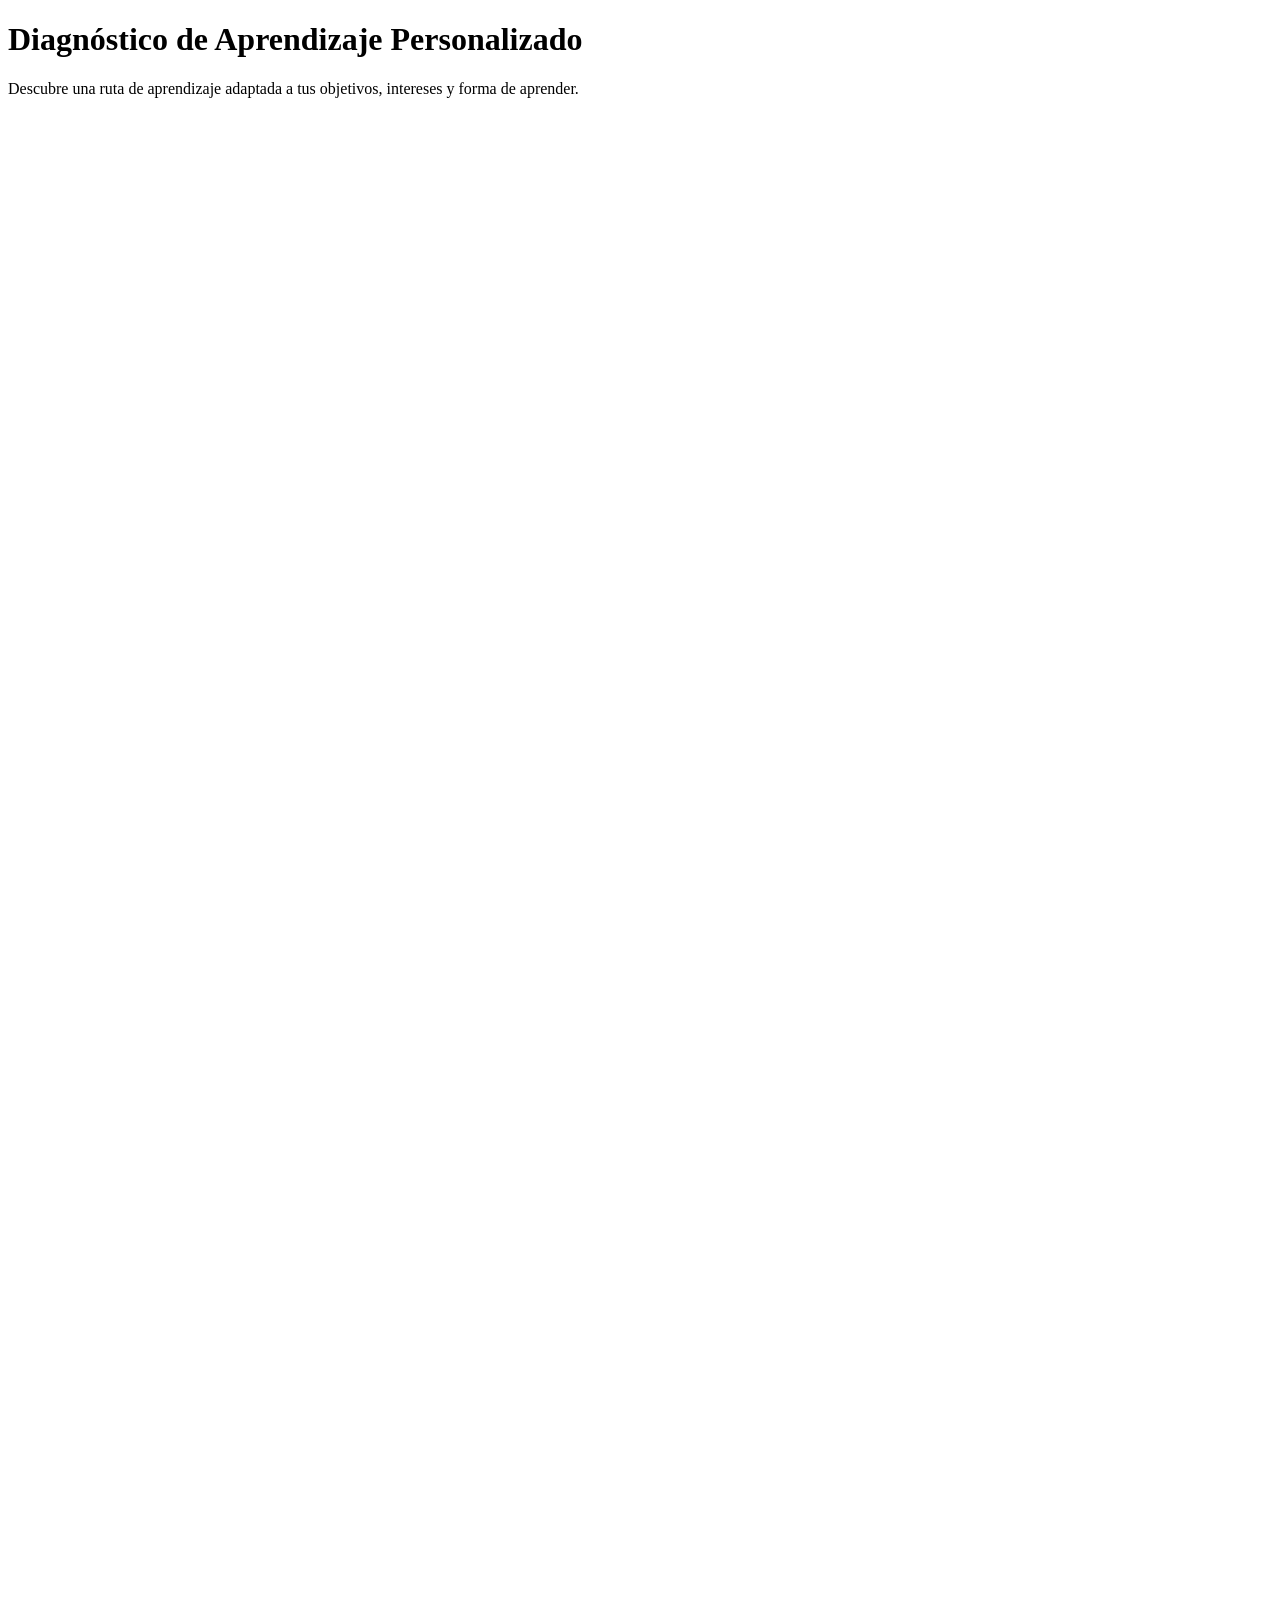
==== diagnostico.html @ 87194412 "Create diagnostico.html" ====
<!DOCTYPE html>
<html lang="es">

<head>
<meta charset="UTF-8">
<meta name="viewport" content="width=device-width, initial-scale=1.0">

<title>Diagnóstico Personalizado | Valencia Mentoring</title>

<link rel="stylesheet" href="style.css">

</head>

<body>

<header>
<h1>Diagnóstico de Aprendizaje Personalizado</h1>

<p>
Descubre una ruta de aprendizaje adaptada a tus objetivos,
intereses y forma de aprender.
</p>

</header>


<div class="formulario">

<iframe data-tally-src="https://tally.so/embed/ODyKda?alignLeft=1&hideTitle=1&transparentBackground=1&dynamicHeight=1&formEventsForwarding=1" loading="lazy" width="100%" height="4172" frameborder="0" marginheight="0" marginwidth="0" title="Diagnóstico de Aprendizaje Personalizado - Valencia Mentoring"></iframe>
<script>var d=document,w="https://tally.so/widgets/embed.js",v=function(){"undefined"!=typeof Tally?Tally.loadEmbeds():d.querySelectorAll("iframe[data-tally-src]:not([src])").forEach((function(e){e.src=e.dataset.tallySrc}))};if("undefined"!=typeof Tally)v();else if(d.querySelector('script[src="'+w+'"]')==null){var s=d.createElement("script");s.src=w,s.onload=v,s.onerror=v,d.body.appendChild(s);}</script>

</div>


</body>

</html>
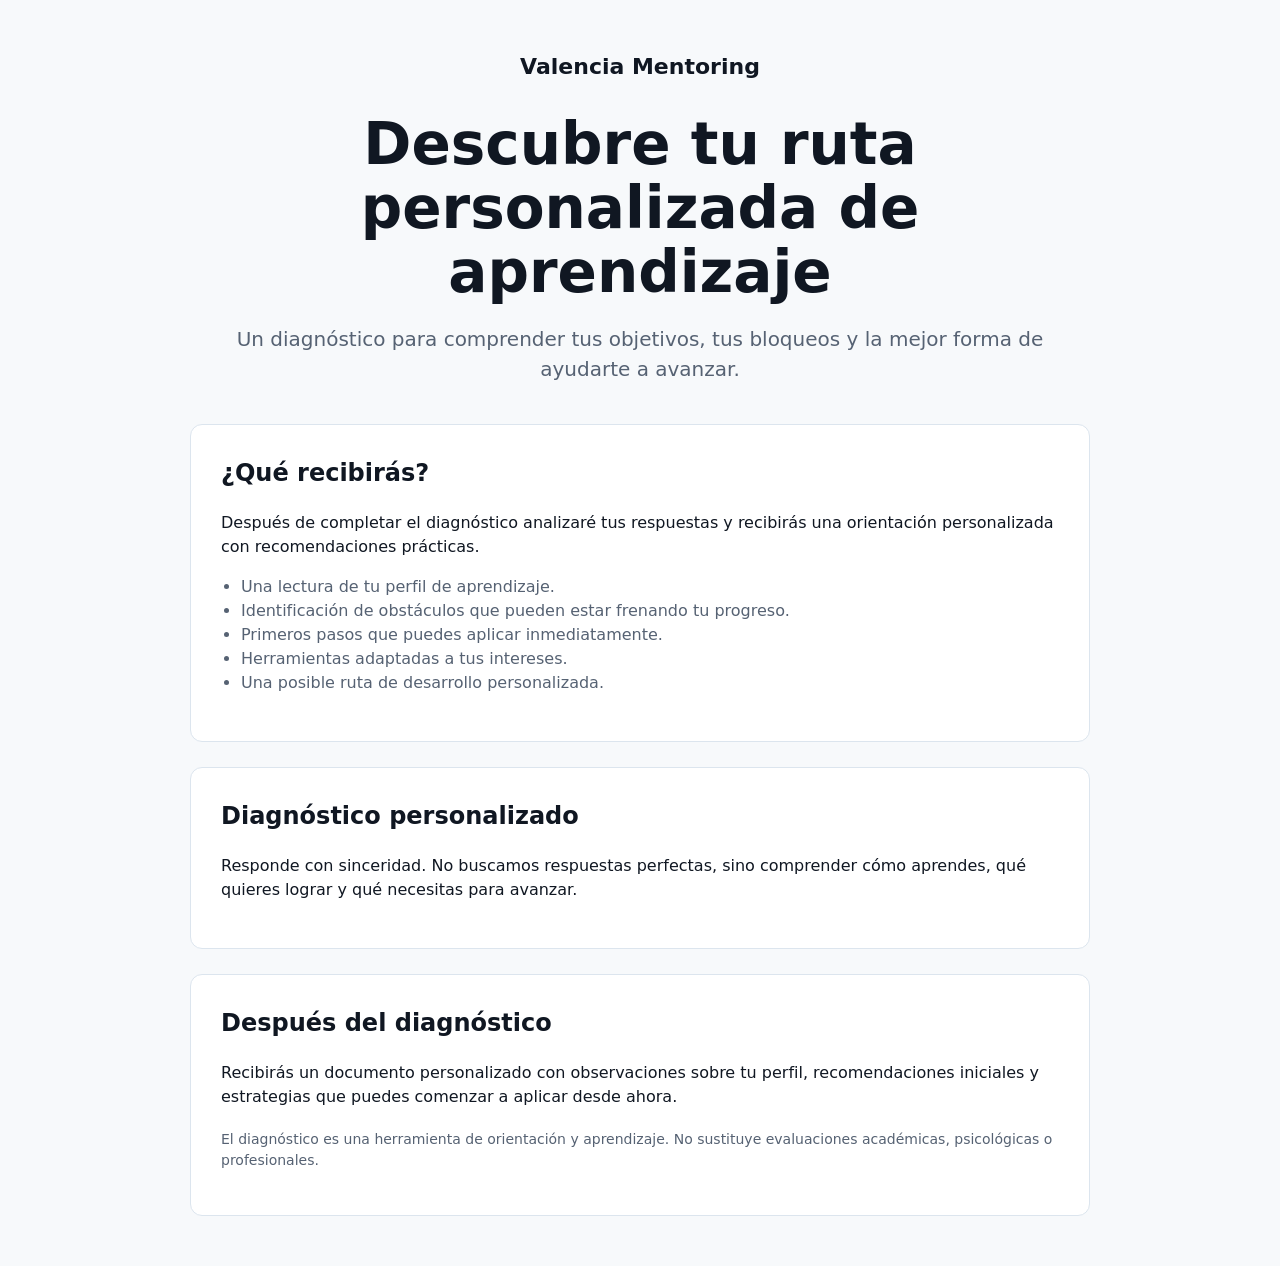
==== commit 2e285343: "Update diagnostico.html" ====
--- a/diagnostico.html
+++ b/diagnostico.html
@@ -1,33 +1,198 @@
-<!DOCTYPE html>
+<!doctype html>
 <html lang="es">
 
 <head>
-<meta charset="UTF-8">
-<meta name="viewport" content="width=device-width, initial-scale=1.0">
+<meta charset="utf-8">
+<meta name="viewport" content="width=device-width, initial-scale=1">
 
 <title>Diagnóstico Personalizado | Valencia Mentoring</title>
 
-<link rel="stylesheet" href="style.css">
+<meta name="description" content="Descubre tu ruta personalizada de aprendizaje con Valencia Mentoring.">
+
+<style>
+
+:root {
+  --bg: #f7f9fb;
+  --panel: #ffffff;
+  --ink: #101722;
+  --muted: #566273;
+  --line: #dce5ee;
+  --blue: #1769ff;
+  --soft: #eef5ff;
+}
+
+* {
+box-sizing:border-box;
+}
+
+body {
+margin:0;
+font-family:Inter,system-ui,-apple-system,"Segoe UI",sans-serif;
+background:var(--bg);
+color:var(--ink);
+line-height:1.5;
+}
+
+.container {
+width:min(900px, calc(100% - 32px));
+margin:auto;
+padding:50px 0;
+}
+
+header {
+text-align:center;
+margin-bottom:40px;
+}
+
+.logo {
+font-weight:900;
+font-size:22px;
+margin-bottom:30px;
+}
+
+h1 {
+font-size:clamp(36px,6vw,58px);
+line-height:1.1;
+margin:0;
+}
+
+.subtitle {
+font-size:20px;
+color:var(--muted);
+margin-top:20px;
+}
+
+.card {
+background:white;
+border:1px solid var(--line);
+border-radius:12px;
+padding:30px;
+margin-top:25px;
+}
+
+h2 {
+margin-top:0;
+}
+
+.list {
+padding-left:20px;
+color:var(--muted);
+}
+
+.btn {
+display:inline-flex;
+align-items:center;
+justify-content:center;
+padding:14px 24px;
+background:var(--blue);
+color:white;
+text-decoration:none;
+border-radius:8px;
+font-weight:800;
+margin-top:20px;
+}
+
+.note {
+color:var(--muted);
+font-size:14px;
+margin-top:20px;
+}
+
+</style>
 
 </head>
 
+
 <body>
 
+<div class="container">
+
+
 <header>
-<h1>Diagnóstico de Aprendizaje Personalizado</h1>
+
+<div class="logo">
+Valencia Mentoring
+</div>
+
+<h1>
+Descubre tu ruta personalizada de aprendizaje
+</h1>
+
+<p class="subtitle">
+Un diagnóstico para comprender tus objetivos, tus bloqueos y la mejor forma de ayudarte a avanzar.
+</p>
+
+</header>
+
+
+<section class="card">
+
+<h2>
+¿Qué recibirás?
+</h2>
 
 <p>
-Descubre una ruta de aprendizaje adaptada a tus objetivos,
-intereses y forma de aprender.
-</p>
-
-</header>
-
-
-<div class="formulario">
-
-<iframe data-tally-src="https://tally.so/embed/ODyKda?alignLeft=1&hideTitle=1&transparentBackground=1&dynamicHeight=1&formEventsForwarding=1" loading="lazy" width="100%" height="4172" frameborder="0" marginheight="0" marginwidth="0" title="Diagnóstico de Aprendizaje Personalizado - Valencia Mentoring"></iframe>
-<script>var d=document,w="https://tally.so/widgets/embed.js",v=function(){"undefined"!=typeof Tally?Tally.loadEmbeds():d.querySelectorAll("iframe[data-tally-src]:not([src])").forEach((function(e){e.src=e.dataset.tallySrc}))};if("undefined"!=typeof Tally)v();else if(d.querySelector('script[src="'+w+'"]')==null){var s=d.createElement("script");s.src=w,s.onload=v,s.onerror=v,d.body.appendChild(s);}</script>
+Después de completar el diagnóstico analizaré tus respuestas y recibirás una orientación personalizada con recomendaciones prácticas.
+</p>
+
+
+<ul class="list">
+
+<li>Una lectura de tu perfil de aprendizaje.</li>
+
+<li>Identificación de obstáculos que pueden estar frenando tu progreso.</li>
+
+<li>Primeros pasos que puedes aplicar inmediatamente.</li>
+
+<li>Herramientas adaptadas a tus intereses.</li>
+
+<li>Una posible ruta de desarrollo personalizada.</li>
+
+</ul>
+
+
+</section>
+
+
+
+<section class="card">
+
+<h2>
+Diagnóstico personalizado
+</h2>
+
+
+<p>
+Responde con sinceridad. No buscamos respuestas perfectas, sino comprender cómo aprendes, qué quieres lograr y qué necesitas para avanzar.
+</p>
+
+
+<!-- AQUÍ INSERTAREMOS TALLY -->
+
+
+</section>
+
+
+
+<section class="card">
+
+<h2>
+Después del diagnóstico
+</h2>
+
+
+<p>
+Recibirás un documento personalizado con observaciones sobre tu perfil, recomendaciones iniciales y estrategias que puedes comenzar a aplicar desde ahora.
+</p>
+
+
+<p class="note">
+El diagnóstico es una herramienta de orientación y aprendizaje. No sustituye evaluaciones académicas, psicológicas o profesionales.
+</p>
+
+
+</section>
+
 
 </div>
 
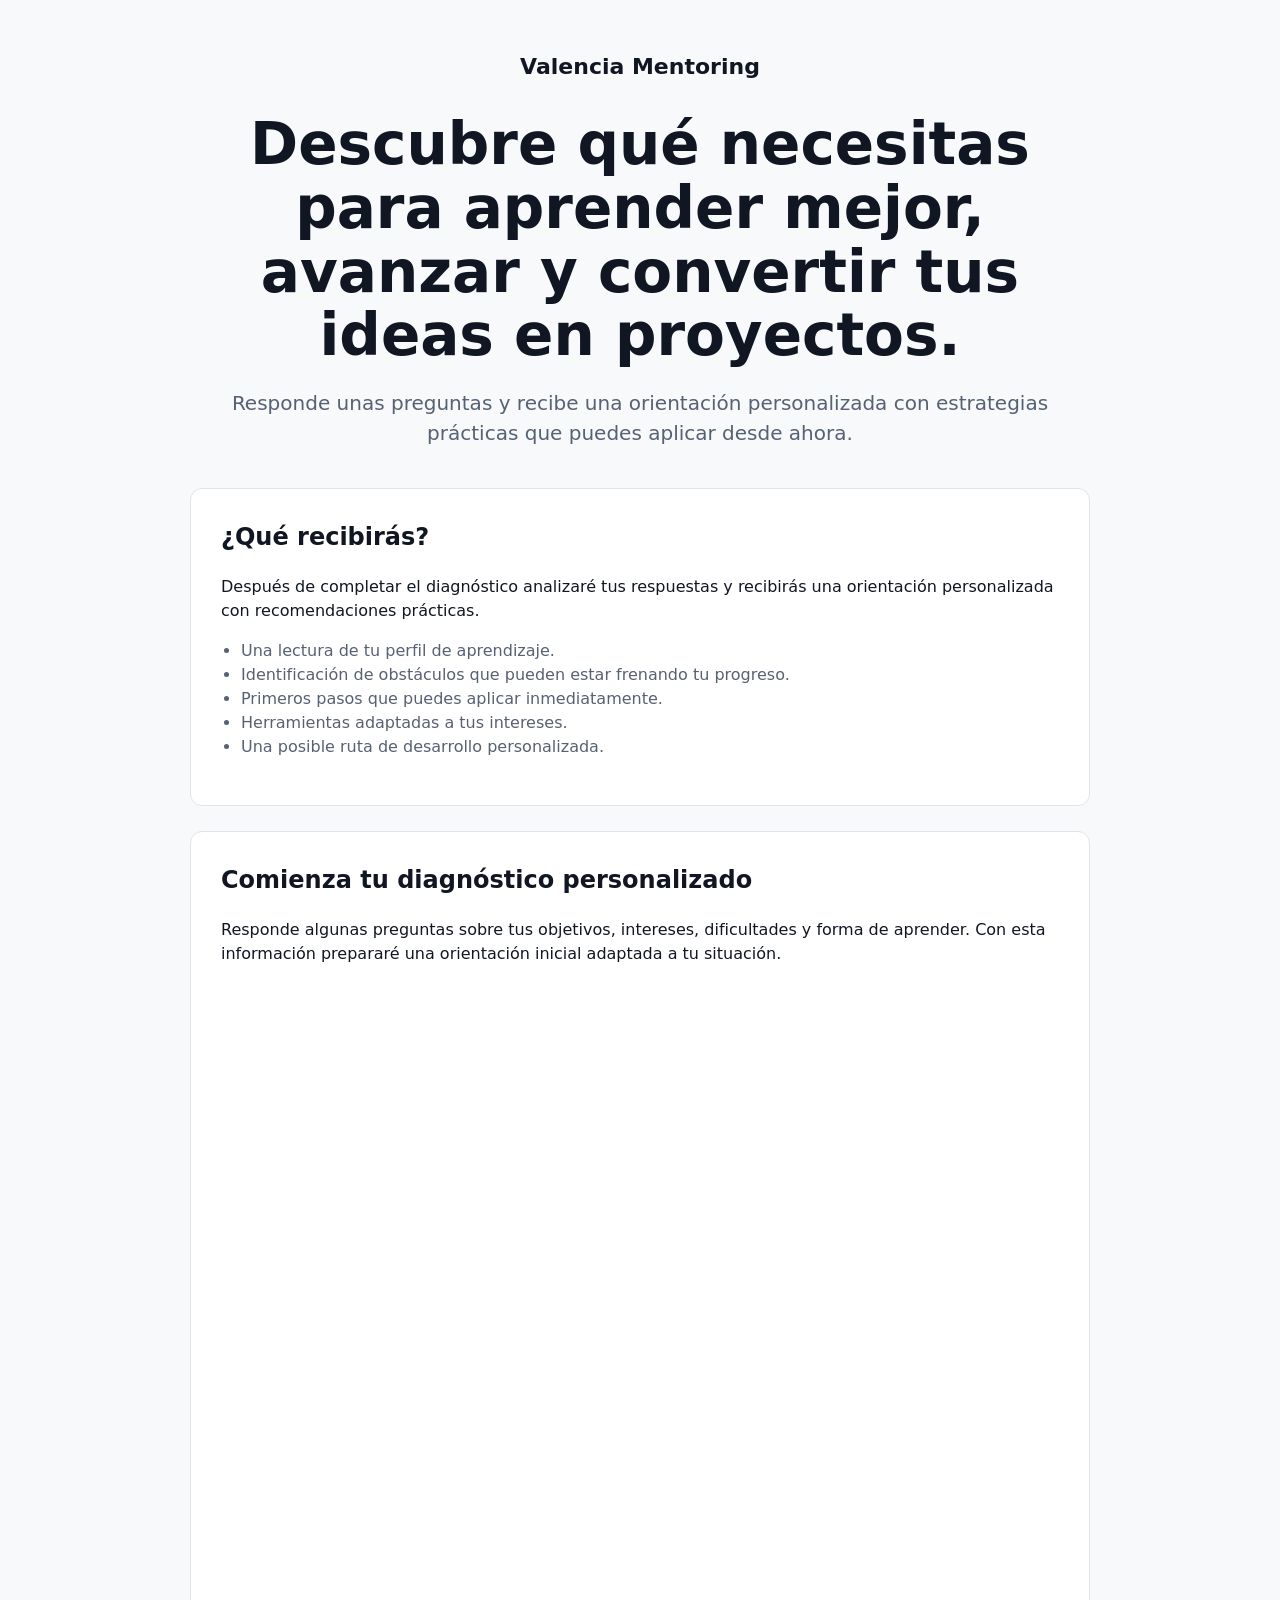
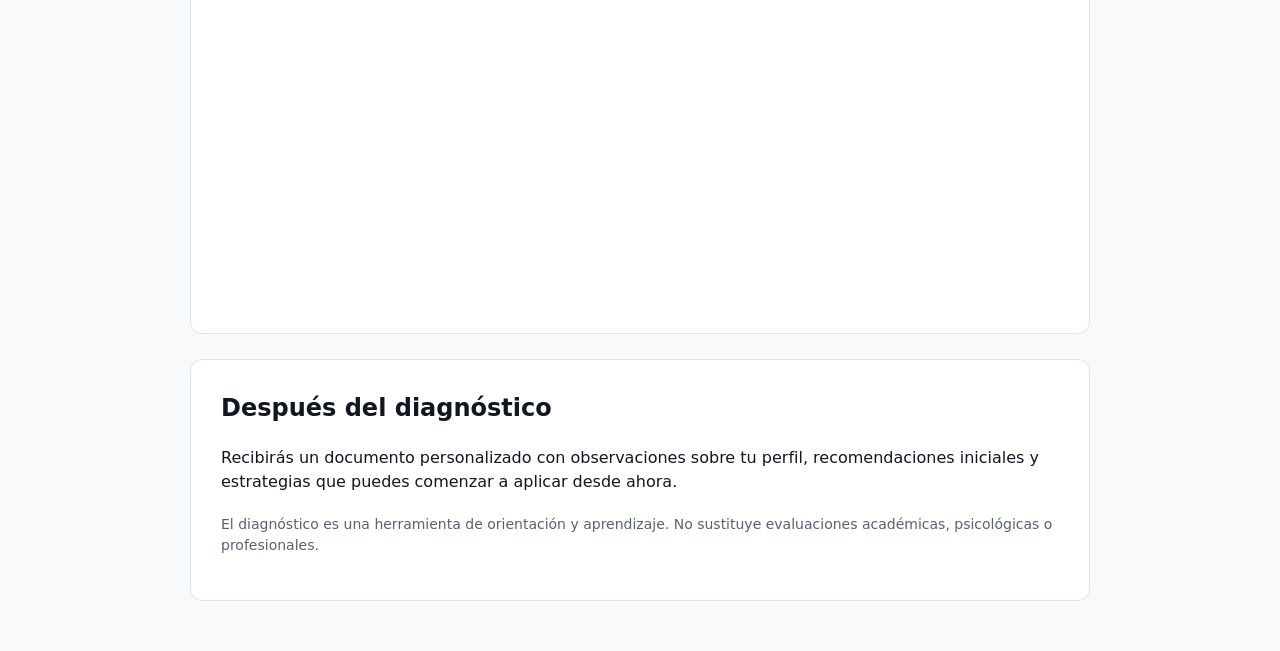
==== commit 83bc361b: "Update diagnostico.html" ====
--- a/diagnostico.html
+++ b/diagnostico.html
@@ -115,12 +115,11 @@
 </div>
 
 <h1>
-Descubre tu ruta personalizada de aprendizaje
+Descubre qué necesitas para aprender mejor, avanzar y convertir tus ideas en proyectos.
 </h1>
 
 <p class="subtitle">
-Un diagnóstico para comprender tus objetivos, tus bloqueos y la mejor forma de ayudarte a avanzar.
-</p>
+Responde unas preguntas y recibe una orientación personalizada con estrategias prácticas que puedes aplicar desde ahora.</p>
 
 </header>
 
@@ -158,16 +157,31 @@
 <section class="card">
 
 <h2>
-Diagnóstico personalizado
+Comienza tu diagnóstico personalizado
 </h2>
 
 
 <p>
-Responde con sinceridad. No buscamos respuestas perfectas, sino comprender cómo aprendes, qué quieres lograr y qué necesitas para avanzar.
-</p>
-
-
-<!-- AQUÍ INSERTAREMOS TALLY -->
+Responde algunas preguntas sobre tus objetivos, intereses, dificultades y forma de aprender. Con esta información prepararé una orientación inicial adaptada a tu situación.
+</p>
+
+
+<div style="text-align:center; margin-top:30px;">
+
+<!-- AQUÍ PEGA EL CÓDIGO DE TALLY -->
+
+<iframe 
+data-tally-src="https://tally.so/r/TU_ENLACE_AQUI"
+loading="lazy"
+width="100%"
+height="900"
+frameborder="0"
+marginheight="0"
+marginwidth="0"
+title="Diagnóstico Personalizado Valencia Mentoring">
+</iframe>
+
+</div>
 
 
 </section>
@@ -196,6 +210,7 @@
 
 </div>
 
+<script src="https://tally.so/widgets/embed.js"></script>
 
 </body>
 
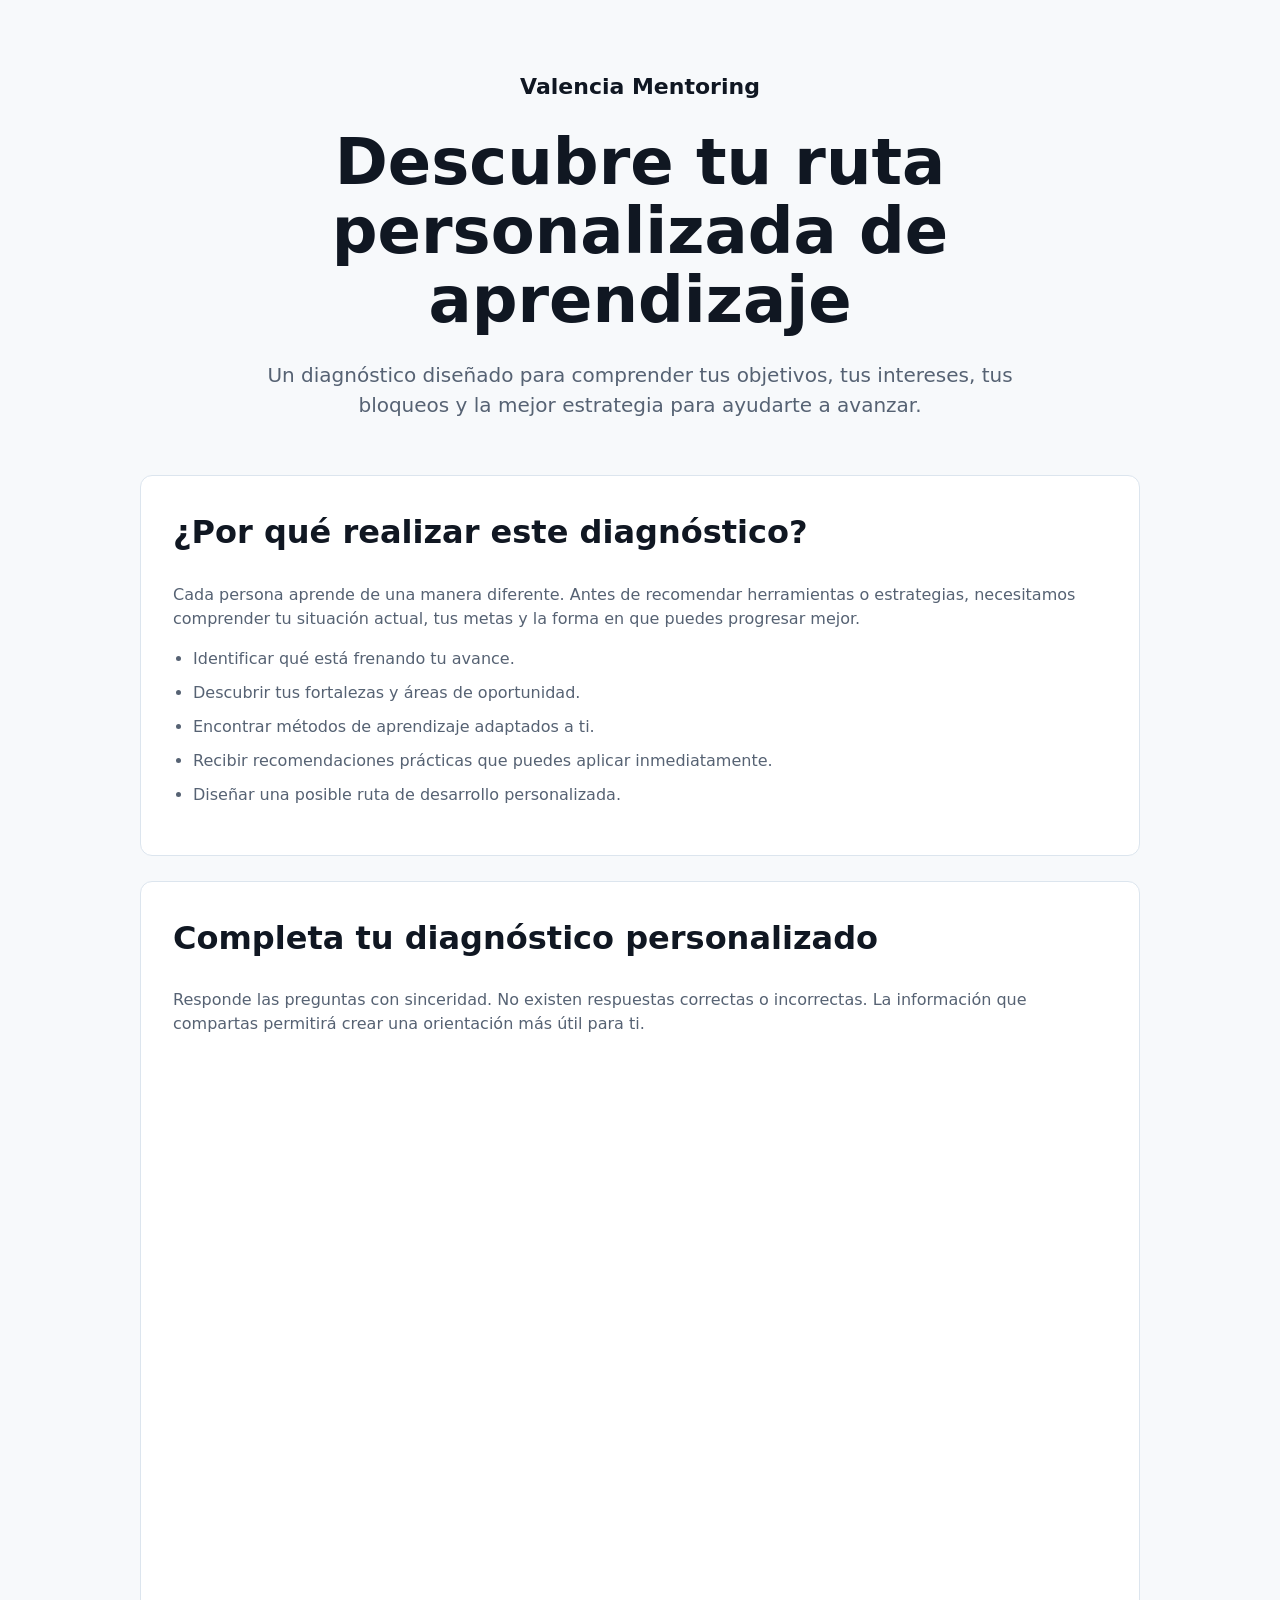
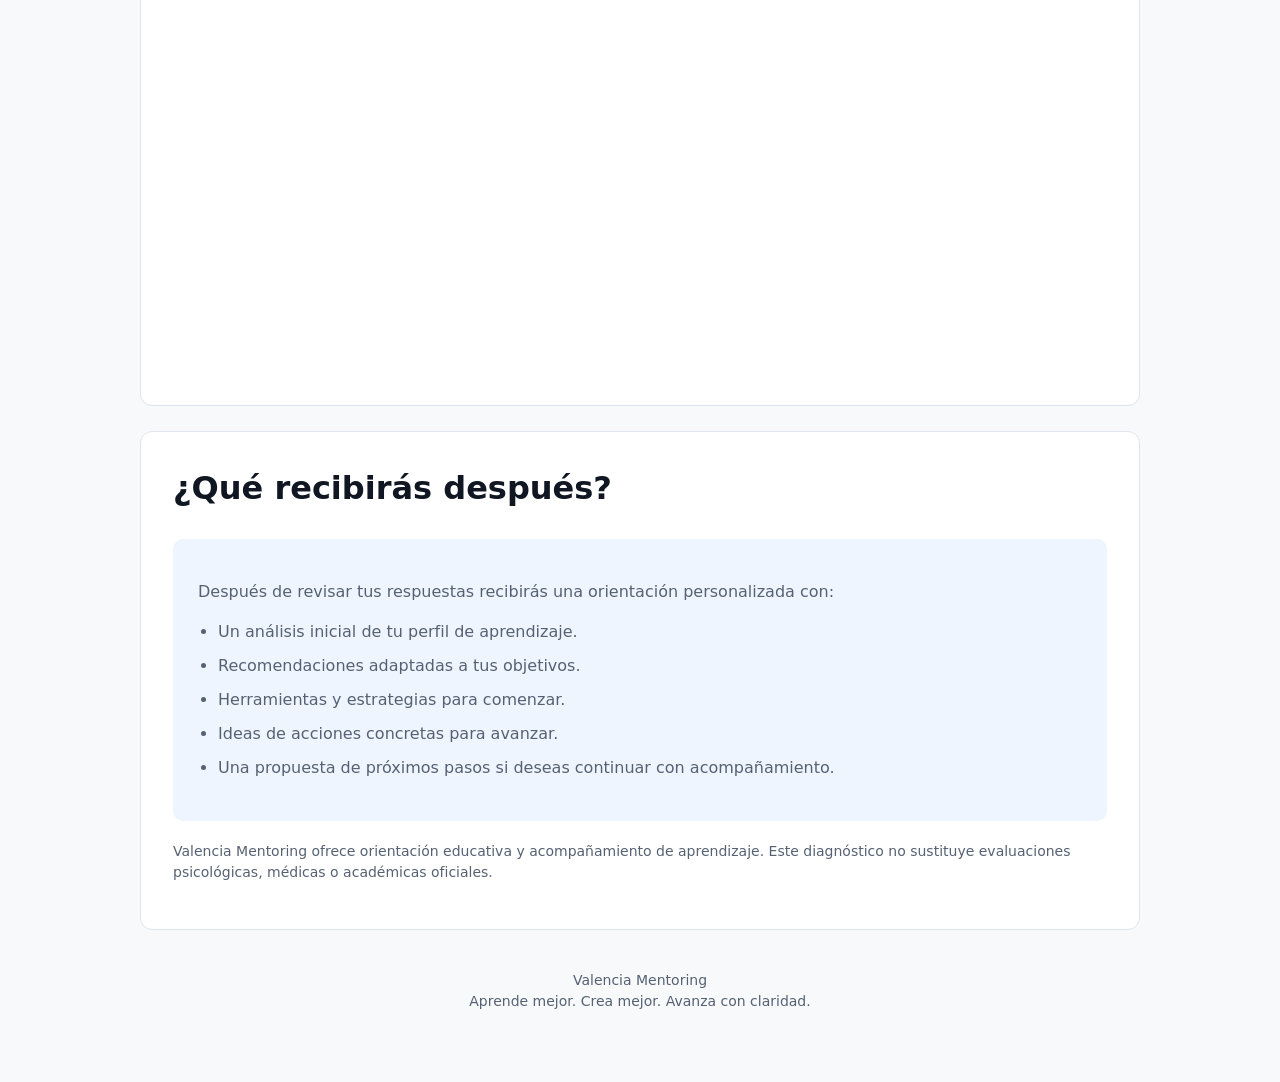
==== commit 33f61295: "Update diagnostico.html" ====
--- a/diagnostico.html
+++ b/diagnostico.html
@@ -7,7 +7,8 @@
 
 <title>Diagnóstico Personalizado | Valencia Mentoring</title>
 
-<meta name="description" content="Descubre tu ruta personalizada de aprendizaje con Valencia Mentoring.">
+<meta name="description" content="Realiza tu diagnóstico personalizado de aprendizaje y recibe una ruta adaptada a tus objetivos, intereses y necesidades.">
+
 
 <style>
 
@@ -19,91 +20,157 @@
   --line: #dce5ee;
   --blue: #1769ff;
   --soft: #eef5ff;
-}
+  --mint: #12bfa4;
+}
+
 
 * {
-box-sizing:border-box;
-}
+  box-sizing:border-box;
+}
+
 
 body {
-margin:0;
-font-family:Inter,system-ui,-apple-system,"Segoe UI",sans-serif;
-background:var(--bg);
-color:var(--ink);
-line-height:1.5;
-}
+  margin:0;
+  font-family:Inter, system-ui, -apple-system, BlinkMacSystemFont, "Segoe UI", sans-serif;
+  background:var(--bg);
+  color:var(--ink);
+  line-height:1.5;
+}
+
 
 .container {
-width:min(900px, calc(100% - 32px));
-margin:auto;
-padding:50px 0;
-}
+  width:min(1000px, calc(100% - 32px));
+  margin:auto;
+  padding:40px 0 70px;
+}
+
 
 header {
-text-align:center;
-margin-bottom:40px;
-}
+  text-align:center;
+  padding:30px 0;
+}
+
 
 .logo {
-font-weight:900;
-font-size:22px;
-margin-bottom:30px;
-}
+  font-size:22px;
+  font-weight:900;
+  margin-bottom:25px;
+}
+
 
 h1 {
-font-size:clamp(36px,6vw,58px);
-line-height:1.1;
-margin:0;
-}
+  font-size:clamp(38px,6vw,64px);
+  line-height:1.08;
+  margin:0;
+}
+
 
 .subtitle {
-font-size:20px;
-color:var(--muted);
-margin-top:20px;
-}
+  max-width:750px;
+  margin:25px auto 0;
+  font-size:20px;
+  color:var(--muted);
+}
+
 
 .card {
-background:white;
-border:1px solid var(--line);
-border-radius:12px;
-padding:30px;
-margin-top:25px;
-}
+  background:var(--panel);
+  border:1px solid var(--line);
+  border-radius:12px;
+  padding:32px;
+  margin-top:25px;
+}
+
 
 h2 {
-margin-top:0;
-}
+  margin-top:0;
+  font-size:32px;
+}
+
+
+p {
+  color:var(--muted);
+}
+
 
 .list {
-padding-left:20px;
-color:var(--muted);
-}
+  padding-left:20px;
+  color:var(--muted);
+}
+
+
+.list li {
+  margin-bottom:10px;
+}
+
+
+.highlight {
+  background:var(--soft);
+  border-radius:10px;
+  padding:25px;
+  margin-top:20px;
+}
+
+
+.form-container {
+  margin-top:30px;
+}
+
 
 .btn {
-display:inline-flex;
-align-items:center;
-justify-content:center;
-padding:14px 24px;
-background:var(--blue);
-color:white;
-text-decoration:none;
-border-radius:8px;
-font-weight:800;
-margin-top:20px;
-}
+  display:inline-flex;
+  align-items:center;
+  justify-content:center;
+  padding:14px 26px;
+  background:var(--blue);
+  color:white;
+  text-decoration:none;
+  border-radius:8px;
+  font-weight:800;
+  margin-top:20px;
+}
+
 
 .note {
-color:var(--muted);
-font-size:14px;
-margin-top:20px;
-}
+  margin-top:20px;
+  font-size:14px;
+  color:var(--muted);
+}
+
+
+footer {
+  text-align:center;
+  margin-top:40px;
+  color:var(--muted);
+  font-size:14px;
+}
+
+
+@media(max-width:700px){
+
+.card {
+padding:22px;
+}
+
+h2 {
+font-size:26px;
+}
+
+.subtitle {
+font-size:17px;
+}
+
+}
+
 
 </style>
 
 </head>
 
 
+
 <body>
+
 
 <div class="container">
 
@@ -114,38 +181,45 @@
 Valencia Mentoring
 </div>
 
+
 <h1>
-Descubre qué necesitas para aprender mejor, avanzar y convertir tus ideas en proyectos.
+Descubre tu ruta personalizada de aprendizaje
 </h1>
 
+
 <p class="subtitle">
-Responde unas preguntas y recibe una orientación personalizada con estrategias prácticas que puedes aplicar desde ahora.</p>
+Un diagnóstico diseñado para comprender tus objetivos, tus intereses, tus bloqueos y la mejor estrategia para ayudarte a avanzar.
+</p>
+
 
 </header>
 
 
+
 <section class="card">
 
+
 <h2>
-¿Qué recibirás?
+¿Por qué realizar este diagnóstico?
 </h2>
 
+
 <p>
-Después de completar el diagnóstico analizaré tus respuestas y recibirás una orientación personalizada con recomendaciones prácticas.
+Cada persona aprende de una manera diferente. Antes de recomendar herramientas o estrategias, necesitamos comprender tu situación actual, tus metas y la forma en que puedes progresar mejor.
 </p>
 
 
 <ul class="list">
 
-<li>Una lectura de tu perfil de aprendizaje.</li>
-
-<li>Identificación de obstáculos que pueden estar frenando tu progreso.</li>
-
-<li>Primeros pasos que puedes aplicar inmediatamente.</li>
-
-<li>Herramientas adaptadas a tus intereses.</li>
-
-<li>Una posible ruta de desarrollo personalizada.</li>
+<li>Identificar qué está frenando tu avance.</li>
+
+<li>Descubrir tus fortalezas y áreas de oportunidad.</li>
+
+<li>Encontrar métodos de aprendizaje adaptados a ti.</li>
+
+<li>Recibir recomendaciones prácticas que puedes aplicar inmediatamente.</li>
+
+<li>Diseñar una posible ruta de desarrollo personalizada.</li>
 
 </ul>
 
@@ -154,24 +228,29 @@
 
 
 
+
 <section class="card">
 
+
 <h2>
-Comienza tu diagnóstico personalizado
+Completa tu diagnóstico personalizado
 </h2>
 
 
 <p>
-Responde algunas preguntas sobre tus objetivos, intereses, dificultades y forma de aprender. Con esta información prepararé una orientación inicial adaptada a tu situación.
-</p>
-
-
-<div style="text-align:center; margin-top:30px;">
-
-<!-- AQUÍ PEGA EL CÓDIGO DE TALLY -->
+Responde las preguntas con sinceridad. No existen respuestas correctas o incorrectas. La información que compartas permitirá crear una orientación más útil para ti.
+</p>
+
+
+
+<div class="form-container">
+
+
+<!-- REEMPLAZA EL LINK DE ABAJO POR TU LINK REAL DE TALLY -->
+
 
 <iframe 
-data-tally-src="https://tally.so/r/TU_ENLACE_AQUI"
+data-tally-src="https://tally.so/r/REEMPLAZAR_CON_TU_FORMULARIO"
 loading="lazy"
 width="100%"
 height="900"
@@ -181,6 +260,7 @@
 title="Diagnóstico Personalizado Valencia Mentoring">
 </iframe>
 
+
 </div>
 
 
@@ -188,30 +268,68 @@
 
 
 
+
+
 <section class="card">
 
+
 <h2>
-Después del diagnóstico
+¿Qué recibirás después?
 </h2>
 
 
+<div class="highlight">
+
+
 <p>
-Recibirás un documento personalizado con observaciones sobre tu perfil, recomendaciones iniciales y estrategias que puedes comenzar a aplicar desde ahora.
-</p>
+Después de revisar tus respuestas recibirás una orientación personalizada con:
+</p>
+
+
+<ul class="list">
+
+<li>Un análisis inicial de tu perfil de aprendizaje.</li>
+
+<li>Recomendaciones adaptadas a tus objetivos.</li>
+
+<li>Herramientas y estrategias para comenzar.</li>
+
+<li>Ideas de acciones concretas para avanzar.</li>
+
+<li>Una propuesta de próximos pasos si deseas continuar con acompañamiento.</li>
+
+</ul>
+
+
+</div>
+
 
 
 <p class="note">
-El diagnóstico es una herramienta de orientación y aprendizaje. No sustituye evaluaciones académicas, psicológicas o profesionales.
+Valencia Mentoring ofrece orientación educativa y acompañamiento de aprendizaje. Este diagnóstico no sustituye evaluaciones psicológicas, médicas o académicas oficiales.
 </p>
 
 
 </section>
 
 
+
+
+<footer>
+
+Valencia Mentoring<br>
+Aprende mejor. Crea mejor. Avanza con claridad.
+
+</footer>
+
+
 </div>
 
+
+
 <script src="https://tally.so/widgets/embed.js"></script>
 
+
 </body>
 
 </html>
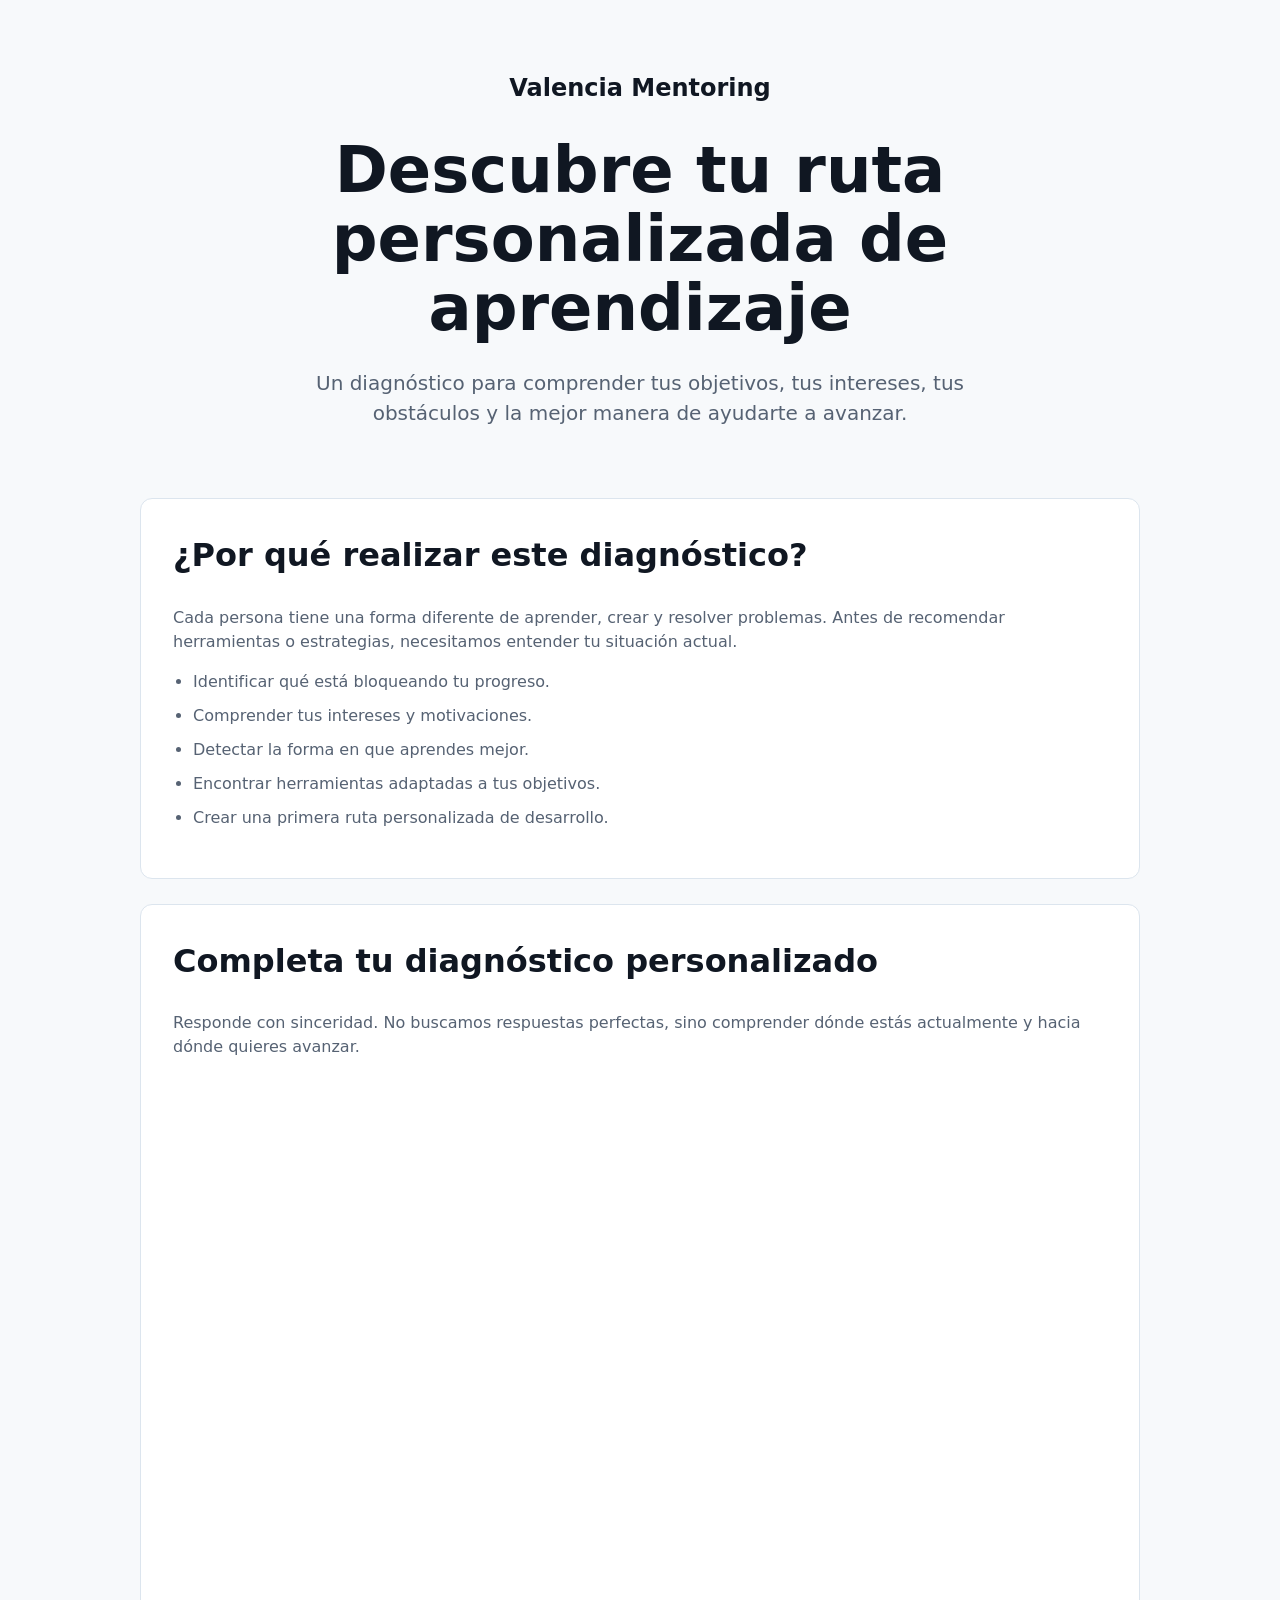
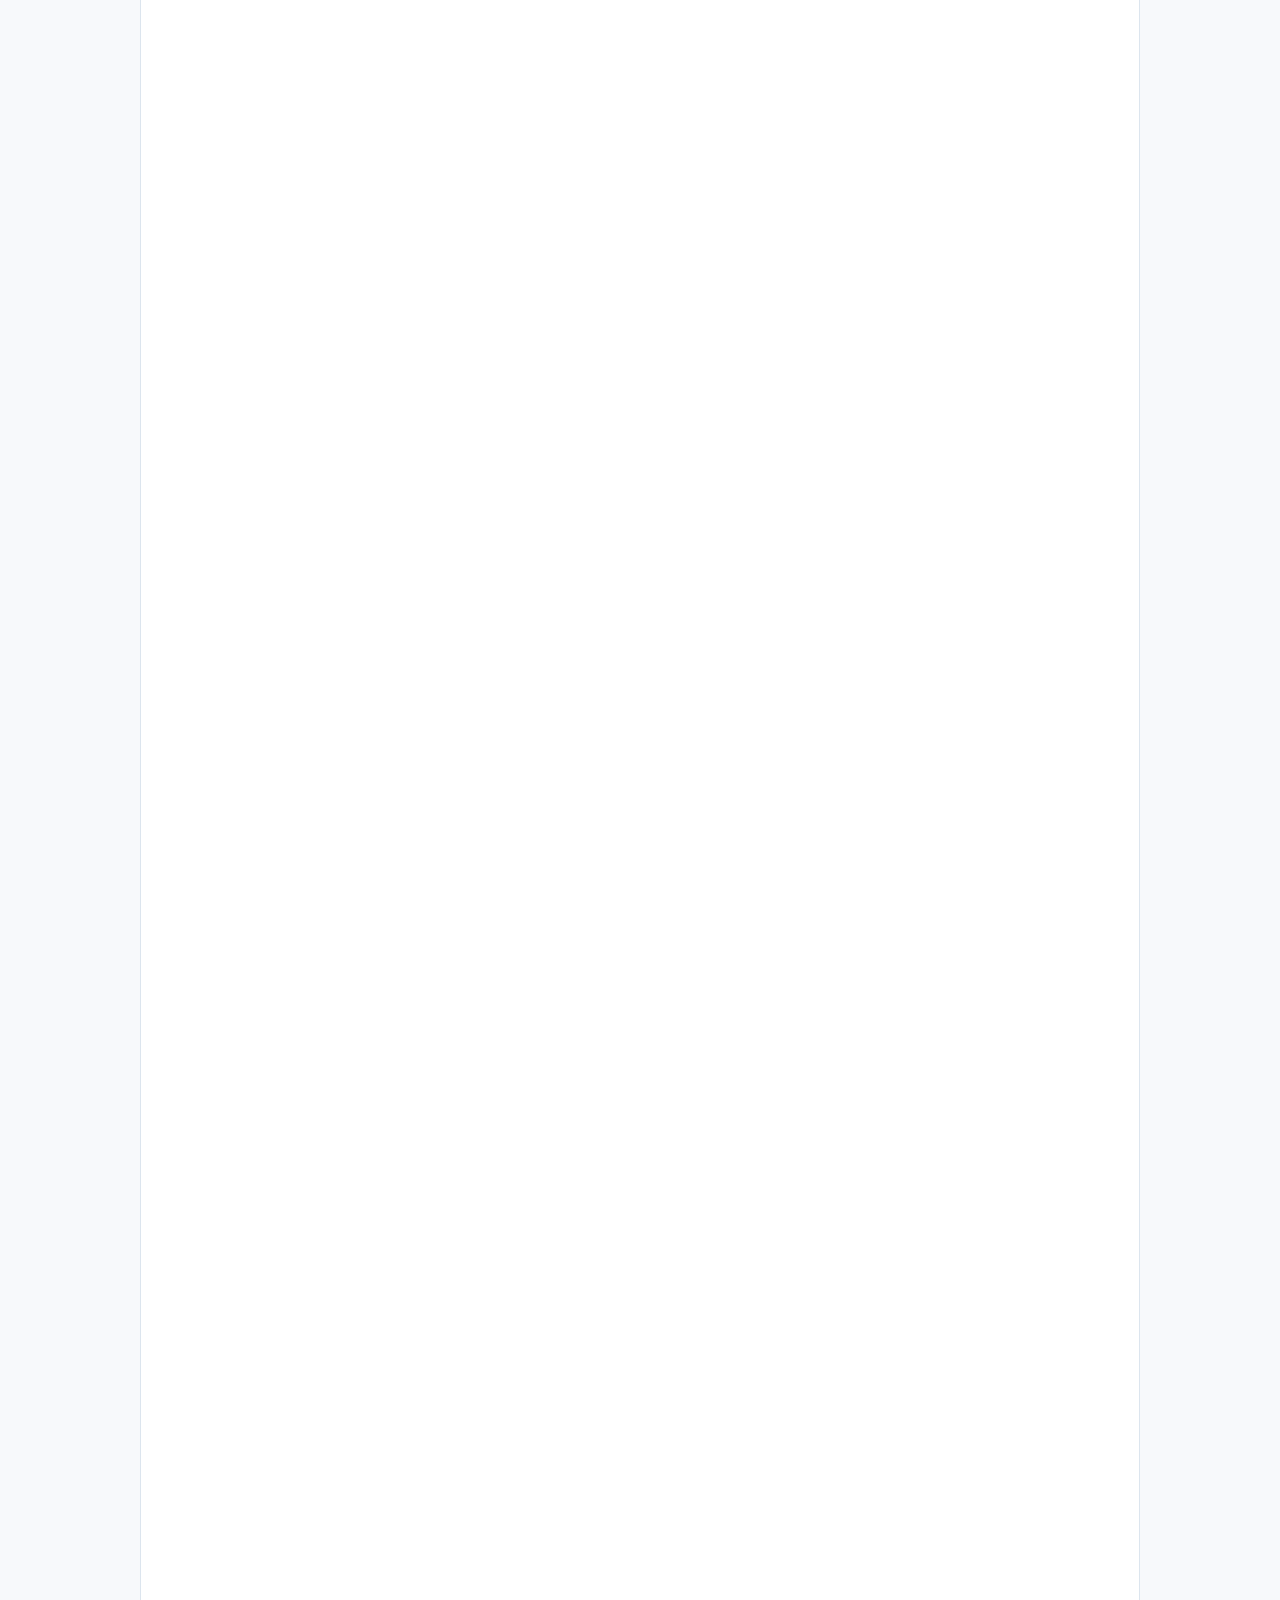
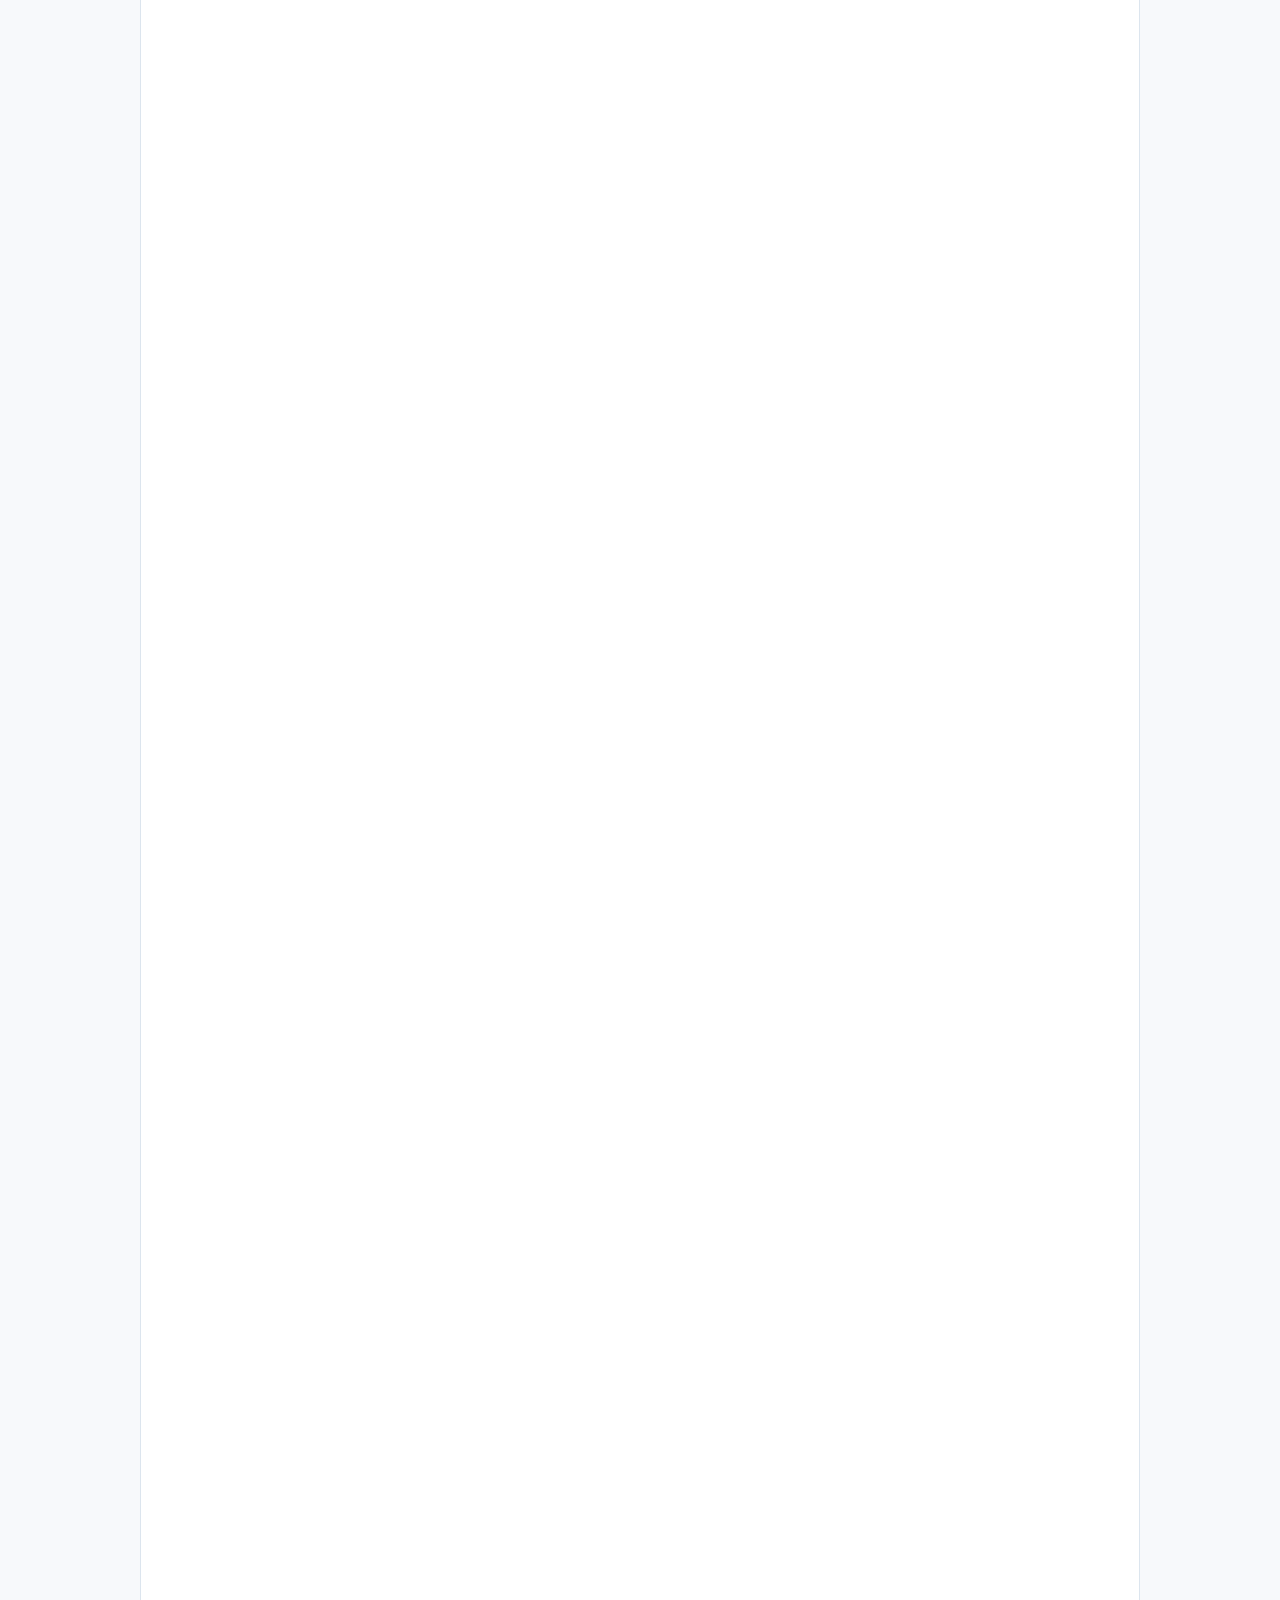
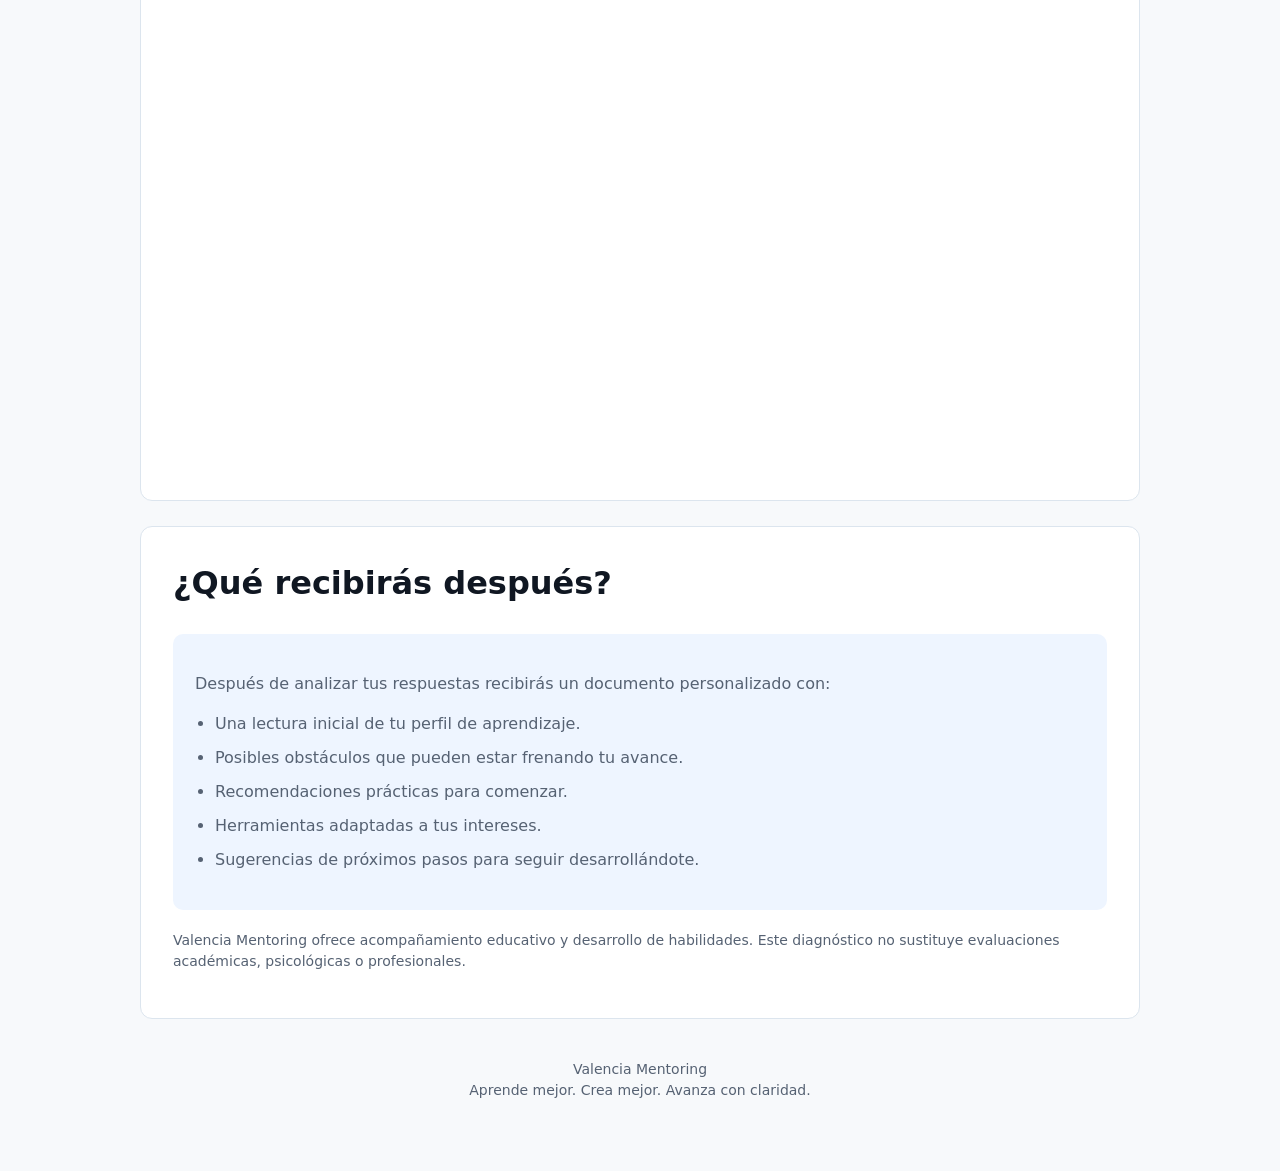
==== commit a81d06cf: "Update diagnostico.html" ====
--- a/diagnostico.html
+++ b/diagnostico.html
@@ -7,7 +7,7 @@
 
 <title>Diagnóstico Personalizado | Valencia Mentoring</title>
 
-<meta name="description" content="Realiza tu diagnóstico personalizado de aprendizaje y recibe una ruta adaptada a tus objetivos, intereses y necesidades.">
+<meta name="description" content="Diagnóstico personalizado de aprendizaje para descubrir objetivos, bloqueos y estrategias de mejora con Valencia Mentoring.">
 
 
 <style>
@@ -20,7 +20,6 @@
   --line: #dce5ee;
   --blue: #1769ff;
   --soft: #eef5ff;
-  --mint: #12bfa4;
 }
 
 
@@ -47,14 +46,14 @@
 
 header {
   text-align:center;
-  padding:30px 0;
+  padding:30px 0 20px;
 }
 
 
 .logo {
-  font-size:22px;
   font-weight:900;
-  margin-bottom:25px;
+  font-size:24px;
+  margin-bottom:30px;
 }
 
 
@@ -66,8 +65,8 @@
 
 
 .subtitle {
-  max-width:750px;
-  margin:25px auto 0;
+  max-width:760px;
+  margin:25px auto;
   font-size:20px;
   color:var(--muted);
 }
@@ -106,28 +105,14 @@
 
 .highlight {
   background:var(--soft);
+  padding:22px;
   border-radius:10px;
-  padding:25px;
-  margin-top:20px;
 }
 
 
 .form-container {
   margin-top:30px;
-}
-
-
-.btn {
-  display:inline-flex;
-  align-items:center;
-  justify-content:center;
-  padding:14px 26px;
-  background:var(--blue);
-  color:white;
-  text-decoration:none;
-  border-radius:8px;
-  font-weight:800;
-  margin-top:20px;
+  width:100%;
 }
 
 
@@ -149,7 +134,7 @@
 @media(max-width:700px){
 
 .card {
-padding:22px;
+padding:20px;
 }
 
 h2 {
@@ -162,11 +147,9 @@
 
 }
 
-
 </style>
 
 </head>
-
 
 
 <body>
@@ -188,7 +171,7 @@
 
 
 <p class="subtitle">
-Un diagnóstico diseñado para comprender tus objetivos, tus intereses, tus bloqueos y la mejor estrategia para ayudarte a avanzar.
+Un diagnóstico para comprender tus objetivos, tus intereses, tus obstáculos y la mejor manera de ayudarte a avanzar.
 </p>
 
 
@@ -196,8 +179,8 @@
 
 
 
+
 <section class="card">
-
 
 <h2>
 ¿Por qué realizar este diagnóstico?
@@ -205,26 +188,27 @@
 
 
 <p>
-Cada persona aprende de una manera diferente. Antes de recomendar herramientas o estrategias, necesitamos comprender tu situación actual, tus metas y la forma en que puedes progresar mejor.
+Cada persona tiene una forma diferente de aprender, crear y resolver problemas. Antes de recomendar herramientas o estrategias, necesitamos entender tu situación actual.
 </p>
 
 
 <ul class="list">
 
-<li>Identificar qué está frenando tu avance.</li>
-
-<li>Descubrir tus fortalezas y áreas de oportunidad.</li>
-
-<li>Encontrar métodos de aprendizaje adaptados a ti.</li>
-
-<li>Recibir recomendaciones prácticas que puedes aplicar inmediatamente.</li>
-
-<li>Diseñar una posible ruta de desarrollo personalizada.</li>
+<li>Identificar qué está bloqueando tu progreso.</li>
+
+<li>Comprender tus intereses y motivaciones.</li>
+
+<li>Detectar la forma en que aprendes mejor.</li>
+
+<li>Encontrar herramientas adaptadas a tus objetivos.</li>
+
+<li>Crear una primera ruta personalizada de desarrollo.</li>
 
 </ul>
 
 
 </section>
+
 
 
 
@@ -238,7 +222,7 @@
 
 
 <p>
-Responde las preguntas con sinceridad. No existen respuestas correctas o incorrectas. La información que compartas permitirá crear una orientación más útil para ti.
+Responde con sinceridad. No buscamos respuestas perfectas, sino comprender dónde estás actualmente y hacia dónde quieres avanzar.
 </p>
 
 
@@ -246,18 +230,15 @@
 <div class="form-container">
 
 
-<!-- REEMPLAZA EL LINK DE ABAJO POR TU LINK REAL DE TALLY -->
-
-
 <iframe 
-data-tally-src="https://tally.so/r/REEMPLAZAR_CON_TU_FORMULARIO"
+data-tally-src="https://tally.so/embed/ODyKda?alignLeft=1&hideTitle=1&transparentBackground=1&dynamicHeight=1"
 loading="lazy"
 width="100%"
-height="900"
+height="4172"
 frameborder="0"
 marginheight="0"
 marginwidth="0"
-title="Diagnóstico Personalizado Valencia Mentoring">
+title="Diagnóstico de Aprendizaje Personalizado - Valencia Mentoring">
 </iframe>
 
 
@@ -282,21 +263,21 @@
 
 
 <p>
-Después de revisar tus respuestas recibirás una orientación personalizada con:
+Después de analizar tus respuestas recibirás un documento personalizado con:
 </p>
 
 
 <ul class="list">
 
-<li>Un análisis inicial de tu perfil de aprendizaje.</li>
-
-<li>Recomendaciones adaptadas a tus objetivos.</li>
-
-<li>Herramientas y estrategias para comenzar.</li>
-
-<li>Ideas de acciones concretas para avanzar.</li>
-
-<li>Una propuesta de próximos pasos si deseas continuar con acompañamiento.</li>
+<li>Una lectura inicial de tu perfil de aprendizaje.</li>
+
+<li>Posibles obstáculos que pueden estar frenando tu avance.</li>
+
+<li>Recomendaciones prácticas para comenzar.</li>
+
+<li>Herramientas adaptadas a tus intereses.</li>
+
+<li>Sugerencias de próximos pasos para seguir desarrollándote.</li>
 
 </ul>
 
@@ -304,9 +285,8 @@
 </div>
 
 
-
 <p class="note">
-Valencia Mentoring ofrece orientación educativa y acompañamiento de aprendizaje. Este diagnóstico no sustituye evaluaciones psicológicas, médicas o académicas oficiales.
+Valencia Mentoring ofrece acompañamiento educativo y desarrollo de habilidades. Este diagnóstico no sustituye evaluaciones académicas, psicológicas o profesionales.
 </p>
 
 
@@ -323,11 +303,37 @@
 </footer>
 
 
+
 </div>
 
 
 
-<script src="https://tally.so/widgets/embed.js"></script>
+<script>
+var d=document,
+w="https://tally.so/widgets/embed.js",
+v=function(){
+if(typeof Tally!=="undefined"){
+Tally.loadEmbeds();
+}
+else{
+d.querySelectorAll("iframe[data-tally-src]:not([src])").forEach(function(e){
+e.src=e.dataset.tallySrc;
+});
+}
+};
+
+if(typeof Tally!=="undefined"){
+v();
+}
+else if(d.querySelector('script[src="'+w+'"]')==null){
+var s=d.createElement("script");
+s.src=w;
+s.onload=v;
+s.onerror=v;
+d.body.appendChild(s);
+}
+
+</script>
 
 
 </body>
